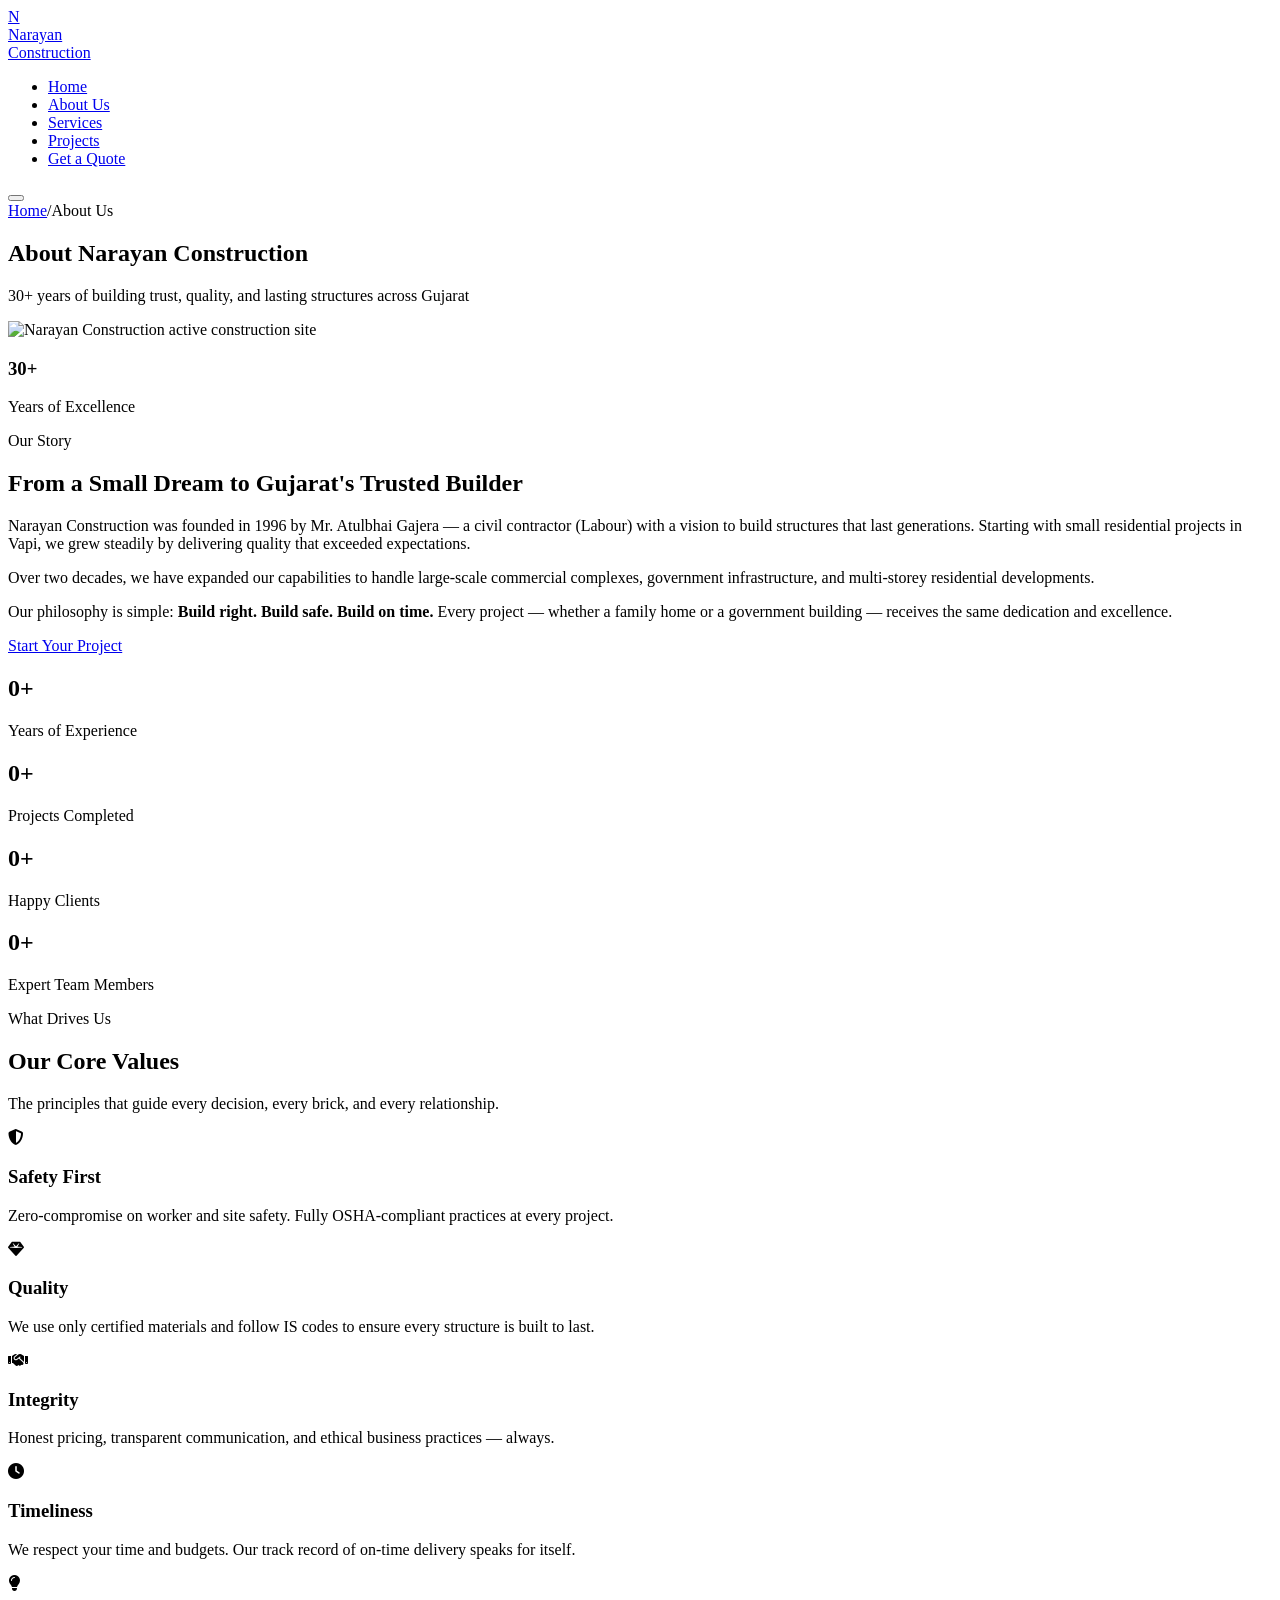
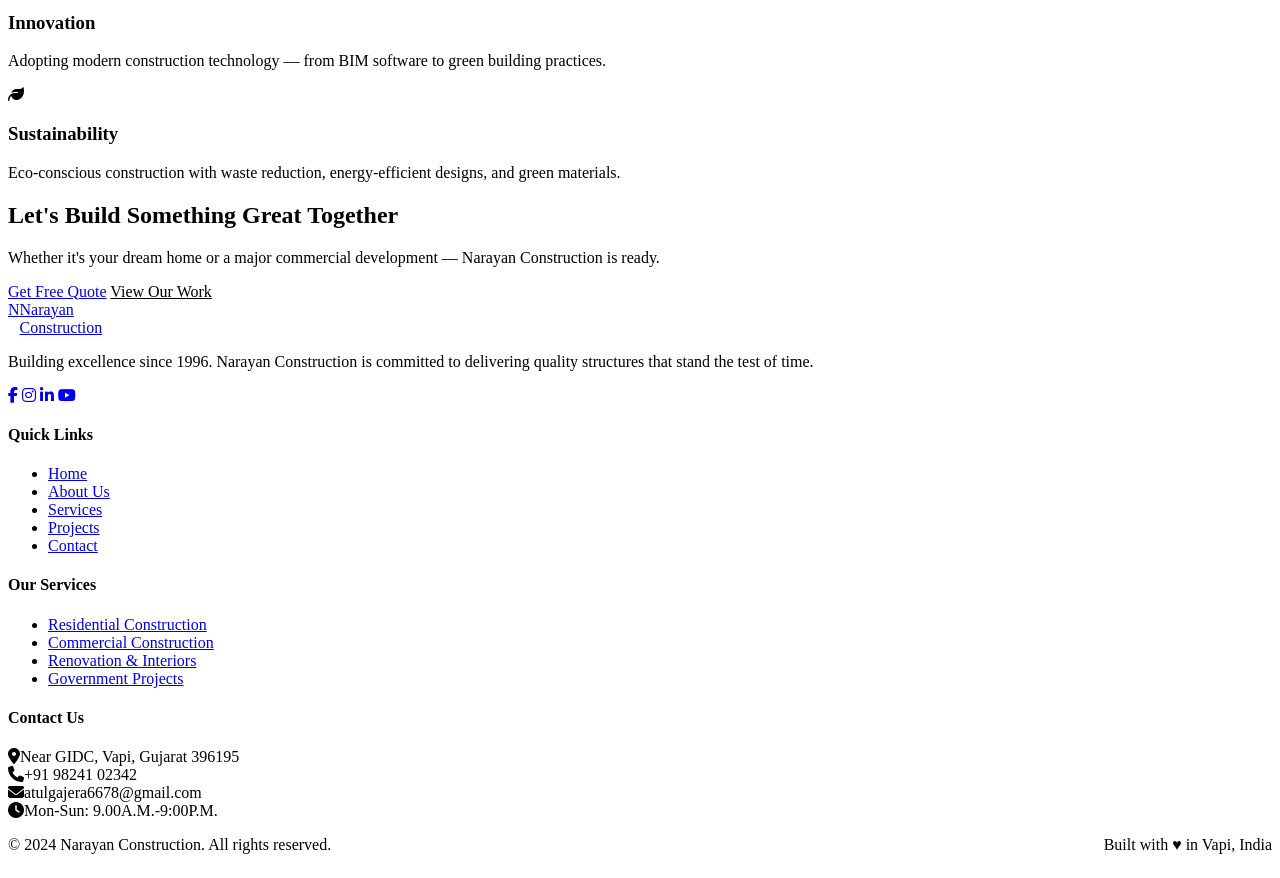
==== about.html @ 6c03d6d5 "Add files via upload" ====
<!DOCTYPE html>
<html lang="en">
<head>
  <meta charset="UTF-8"/>
  <meta name="viewport" content="width=device-width, initial-scale=1.0"/>
  <meta name="description" content="Learn about Narayan Construction — our story, mission, values, and the team behind 30+ years of construction excellence in Vapi, Gujarat, India."/>
  <title>About Us | Narayan Construction — Vapi, Gujarat</title>
  <link rel="stylesheet" href="css/style.css"/>
  <link rel="stylesheet" href="https://cdnjs.cloudflare.com/ajax/libs/font-awesome/6.5.0/css/all.min.css"/>
</head>
<body>

  <!-- NAVBAR -->
  <nav class="navbar" id="navbar">
    <div class="container">
      <a href="index.html" class="logo">
        <div class="logo-icon">N</div>
        <div class="logo-text">Narayan<br/><span>Construction</span></div>
      </a>
      <ul class="nav-links" id="navLinks">
        <li><a href="index.html">Home</a></li>
        <li><a href="about.html">About Us</a></li>
        <li><a href="services.html">Services</a></li>
        <li><a href="projects.html">Projects</a></li>
        <li><a href="contact.html" class="nav-cta">Get a Quote</a></li>
      </ul>
      <button class="hamburger" id="hamburger" aria-label="Toggle menu"><span></span><span></span><span></span></button>
    </div>
  </nav>

  <!-- PAGE HERO -->
  <section class="page-hero">
    <div class="container">
      <div class="breadcrumb"><a href="index.html">Home</a><span>/</span><span>About Us</span></div>
      <h1>About Narayan Construction</h1>
      <p>30+ years of building trust, quality, and lasting structures across Gujarat</p>
    </div>
  </section>

  <!-- OUR STORY -->
  <section class="about-story section-pad">
    <div class="container">
      <div class="about-img-wrap fade-up">
        <div class="about-img-main">
          <img src="https://images.unsplash.com/photo-1504307651254-35680f356dfd?w=900&q=80" alt="Narayan Construction active construction site" loading="lazy"/>
        </div>
        <div class="about-badge">
          <h3>30+</h3>
          <p>Years of Excellence</p>
        </div>
      </div>
      <div class="about-story-content fade-up">
        <span class="section-label">Our Story</span>
        <h2>From a Small Dream to Gujarat's Trusted Builder</h2>
        <p>Narayan Construction was founded in 1996 by Mr. Atulbhai Gajera — a civil contractor (Labour) with a vision to build structures that last generations. Starting with small residential projects in Vapi, we grew steadily by delivering quality that exceeded expectations.</p>
        <p>Over two decades, we have expanded our capabilities to handle large-scale commercial complexes, government infrastructure, and multi-storey residential developments.</p>
        <p>Our philosophy is simple: <strong>Build right. Build safe. Build on time.</strong> Every project — whether a family home or a government building — receives the same dedication and excellence.</p>
        <a href="contact.html" class="btn btn-primary" style="margin-top:10px">Start Your Project</a>
      </div>
    </div>
  </section>

  <!-- STATS -->
  <div class="stats-strip">
    <div class="container">
      <div class="stats-grid">
        <div class="stat-item fade-up"><h2 data-target="30" data-suffix="+">0+</h2><p>Years of Experience</p></div>
        <div class="stat-item fade-up"><h2 data-target="500" data-suffix="+">0+</h2><p>Projects Completed</p></div>
        <div class="stat-item fade-up"><h2 data-target="300" data-suffix="+">0+</h2><p>Happy Clients</p></div>
        <div class="stat-item fade-up"><h2 data-target="50" data-suffix="+">0+</h2><p>Expert Team Members</p></div>
      </div>
    </div>
  </div>

  <!-- CORE VALUES -->
  <section class="section-pad">
    <div class="container text-center">
      <span class="section-label fade-up">What Drives Us</span>
      <h2 class="section-title fade-up">Our Core Values</h2>
      <p class="section-sub fade-up">The principles that guide every decision, every brick, and every relationship.</p>
      <div class="values-grid">
        <div class="value-card fade-up">
          <div class="value-icon"><i class="fas fa-shield-alt"></i></div>
          <h3>Safety First</h3>
          <p>Zero-compromise on worker and site safety. Fully OSHA-compliant practices at every project.</p>
        </div>
        <div class="value-card fade-up">
          <div class="value-icon"><i class="fas fa-gem"></i></div>
          <h3>Quality</h3>
          <p>We use only certified materials and follow IS codes to ensure every structure is built to last.</p>
        </div>
        <div class="value-card fade-up">
          <div class="value-icon"><i class="fas fa-handshake"></i></div>
          <h3>Integrity</h3>
          <p>Honest pricing, transparent communication, and ethical business practices — always.</p>
        </div>
        <div class="value-card fade-up">
          <div class="value-icon"><i class="fas fa-clock"></i></div>
          <h3>Timeliness</h3>
          <p>We respect your time and budgets. Our track record of on-time delivery speaks for itself.</p>
        </div>
        <div class="value-card fade-up">
          <div class="value-icon"><i class="fas fa-lightbulb"></i></div>
          <h3>Innovation</h3>
          <p>Adopting modern construction technology — from BIM software to green building practices.</p>
        </div>
        <div class="value-card fade-up">
          <div class="value-icon"><i class="fas fa-leaf"></i></div>
          <h3>Sustainability</h3>
          <p>Eco-conscious construction with waste reduction, energy-efficient designs, and green materials.</p>
        </div>
      </div>
    </div>
  </section>

  <!-- CTA -->
  <section class="cta-section">
    <div class="container fade-up">
      <h2>Let's Build Something Great Together</h2>
      <p>Whether it's your dream home or a major commercial development — Narayan Construction is ready.</p>
      <div class="cta-btns">
        <a href="contact.html" class="btn btn-dark">Get Free Quote</a>
        <a href="projects.html" class="btn btn-outline" style="color:var(--dark);border-color:var(--dark)">View Our Work</a>
      </div>
    </div>
  </section>

  <!-- FOOTER -->
  <footer>
    <div class="container">
      <div class="footer-grid">
        <div class="footer-about">
          <a href="index.html" class="logo" style="margin-bottom:16px;display:flex;">
            <div class="logo-icon">N</div>
            <div class="logo-text">Narayan<br/><span>Construction</span></div>
          </a>
          <p>Building excellence since 1996. Narayan Construction is committed to delivering quality structures that stand the test of time.</p>
          <div class="social-links">
            <a href="#" aria-label="Facebook"><i class="fab fa-facebook-f"></i></a>
            <a href="#" aria-label="Instagram"><i class="fab fa-instagram"></i></a>
            <a href="#" aria-label="LinkedIn"><i class="fab fa-linkedin-in"></i></a>
            <a href="#" aria-label="YouTube"><i class="fab fa-youtube"></i></a>
          </div>
        </div>
        <div class="footer-col">
          <h4>Quick Links</h4>
          <ul>
            <li><a href="index.html">Home</a></li>
            <li><a href="about.html">About Us</a></li>
            <li><a href="services.html">Services</a></li>
            <li><a href="projects.html">Projects</a></li>
                <li><a href="contact.html">Contact</a></li>
          </ul>
        </div>
        <div class="footer-col">
          <h4>Our Services</h4>
          <ul>
            <li><a href="services.html">Residential Construction</a></li>
            <li><a href="services.html">Commercial Construction</a></li>
            <li><a href="services.html">Renovation & Interiors</a></li>
            <li><a href="services.html">Government Projects</a></li>
          </ul>
        </div>
        <div class="footer-col">
          <h4>Contact Us</h4>
          <div class="footer-contact-item"><i class="fas fa-map-marker-alt"></i><span>Near GIDC, Vapi, Gujarat 396195</span></div>
          <div class="footer-contact-item"><i class="fas fa-phone"></i><span>+91 98241 02342</span></div>
          <div class="footer-contact-item"><i class="fas fa-envelope"></i><span>atulgajera6678@gmail.com</span></div>
          <div class="footer-contact-item"><i class="fas fa-clock"></i><span>Mon-Sun: 9.00A.M.-9:00P.M.</span></div>
        </div>
      </div>
    </div>
    <div class="footer-bottom">
      <div class="container" style="display:flex;justify-content:space-between;align-items:center;flex-wrap:wrap;gap:8px">
        <p>&copy; 2024 <span>Narayan Construction</span>. All rights reserved.</p>
        <p>Built with <span>♥</span> in Vapi, India</p>
      </div>
    </div>
  </footer>
  <script src="js/main.js"></script>
</body>
</html>
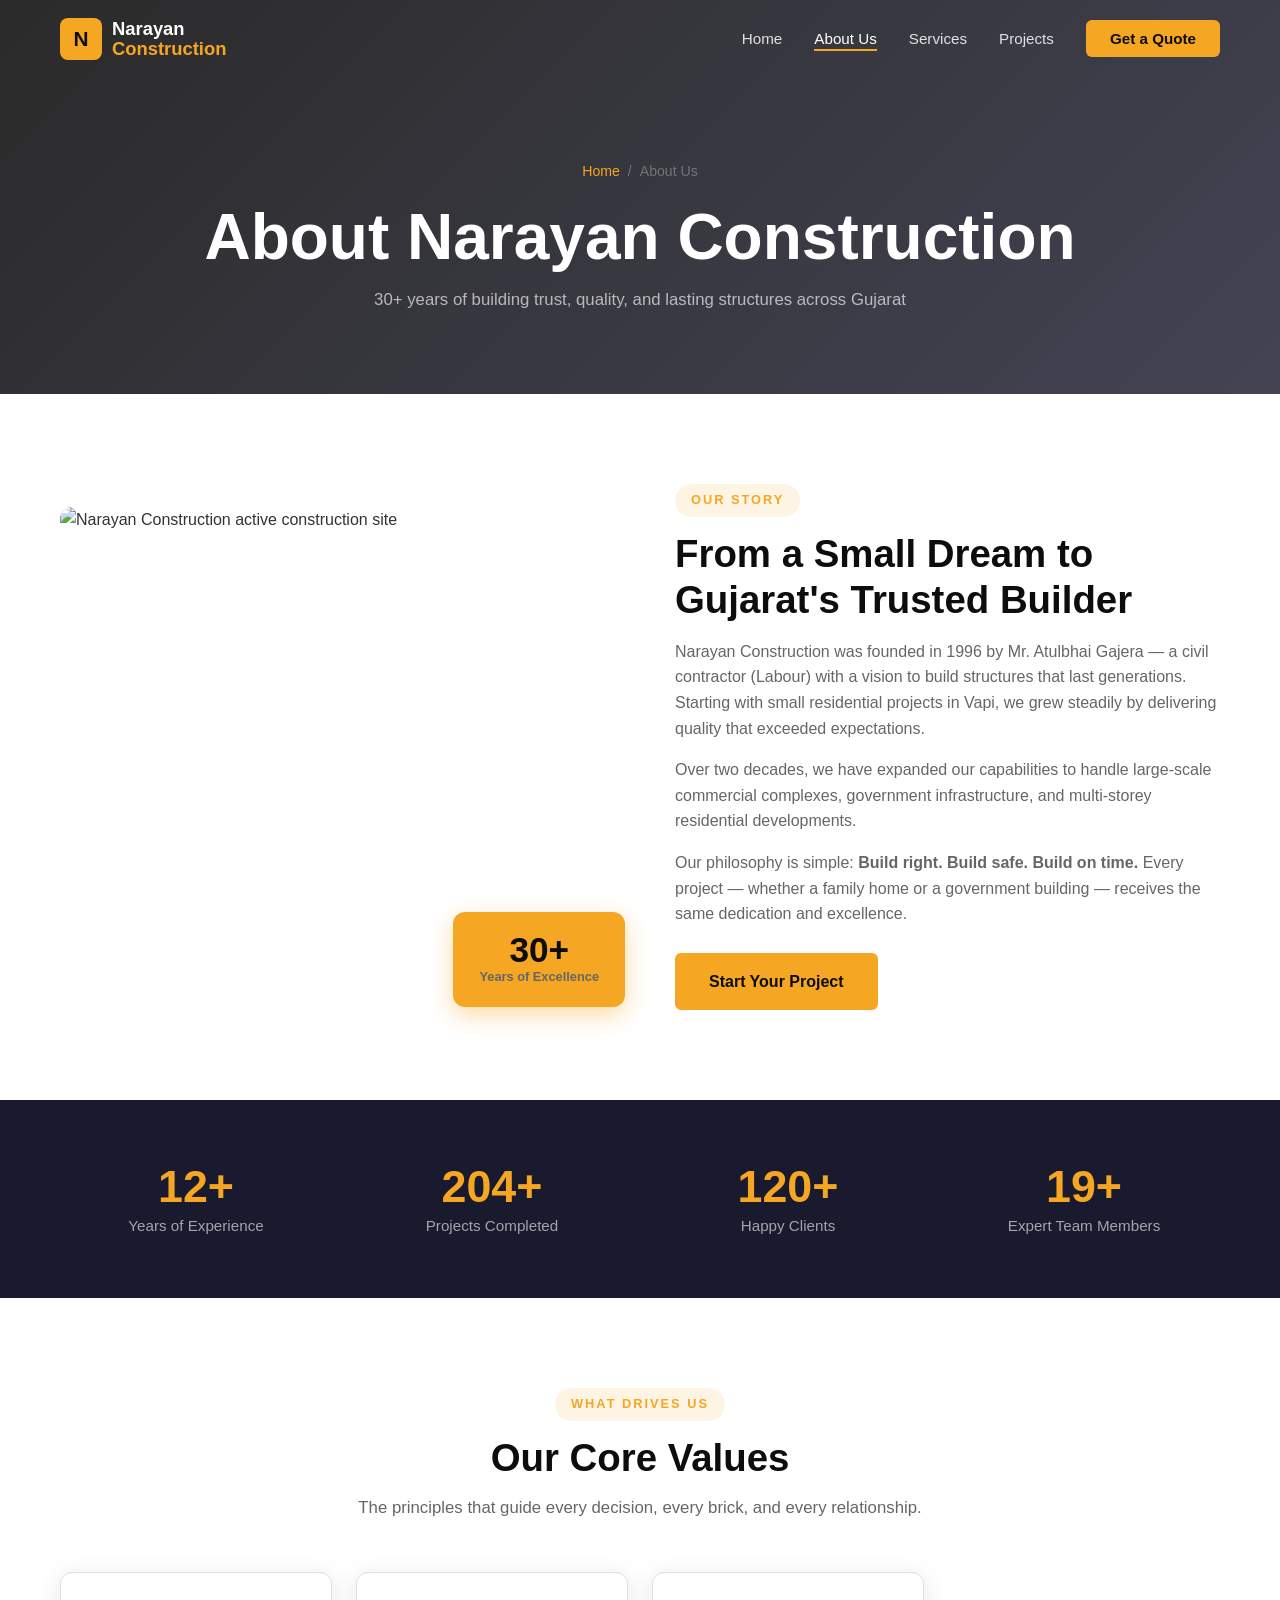
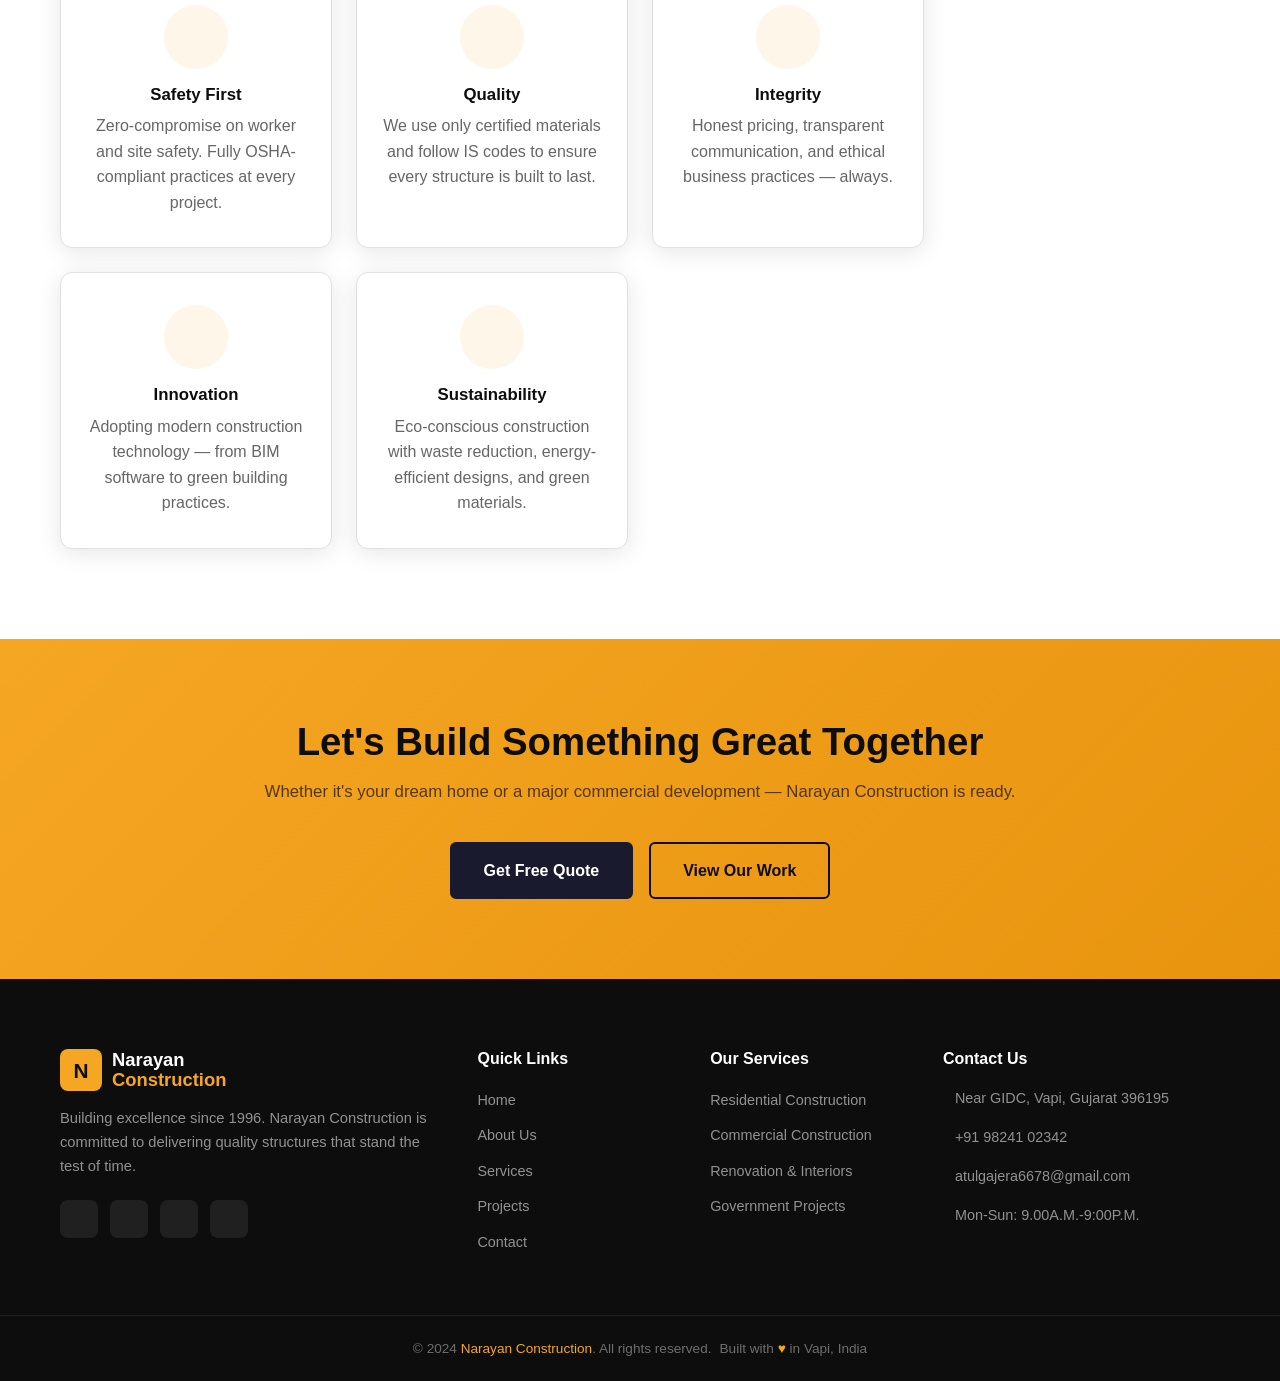
==== commit ac64aac8: "Update about.html" ====
--- a/about.html
+++ b/about.html
@@ -5,8 +5,8 @@
   <meta name="viewport" content="width=device-width, initial-scale=1.0"/>
   <meta name="description" content="Learn about Narayan Construction — our story, mission, values, and the team behind 30+ years of construction excellence in Vapi, Gujarat, India."/>
   <title>About Us | Narayan Construction — Vapi, Gujarat</title>
-  <link rel="stylesheet" href="css/style.css"/>
-  <link rel="stylesheet" href="https://cdnjs.cloudflare.com/ajax/libs/font-awesome/6.5.0/css/all.min.css"/>
+  <link rel="stylesheet" href="style.css"/>
+  <link rel="stylesheet" href="https://cdnjs.cloudflare.com/ajax/libs/font-awesome/6.5.0/all.min.css"/>
 </head>
 <body>
 
@@ -177,6 +177,6 @@
       </div>
     </div>
   </footer>
-  <script src="js/main.js"></script>
+  <script src="main.js"></script>
 </body>
 </html>
--- a/style.css
+++ b/style.css
@@ -0,0 +1,389 @@
+/* ============================================
+   NARAYAN CONSTRUCTION - Main Stylesheet
+   ============================================ */
+
+@import url('https://fonts.googleapis.com/css2?family=Inter:wght@300;400;500;600;700&family=Montserrat:wght@700;800;900&display=swap');
+
+/* ---- CSS Variables ---- */
+:root {
+  --primary: #F5A623;
+  --primary-dark: #D4891A;
+  --dark: #0D0D0D;
+  --dark2: #1A1A2E;
+  --dark3: #16213E;
+  --text: #333;
+  --text-light: #666;
+  --white: #fff;
+  --light-bg: #F8F8F8;
+  --border: #E0E0E0;
+  --shadow: 0 4px 24px rgba(0,0,0,0.10);
+  --radius: 12px;
+  --transition: 0.3s ease;
+  --font-main: 'Inter', sans-serif;
+  --font-heading: 'Montserrat', sans-serif;
+}
+
+/* ---- Reset ---- */
+*, *::before, *::after { box-sizing: border-box; margin: 0; padding: 0; }
+html { scroll-behavior: smooth; }
+body { font-family: var(--font-main); color: var(--text); background: var(--white); line-height: 1.6; }
+img { max-width: 100%; height: auto; display: block; }
+a { text-decoration: none; color: inherit; }
+ul { list-style: none; }
+
+/* ---- Typography ---- */
+h1,h2,h3,h4,h5 { font-family: var(--font-heading); font-weight: 700; line-height: 1.2; }
+h1 { font-size: clamp(2.2rem, 5vw, 4rem); }
+h2 { font-size: clamp(1.8rem, 3vw, 2.8rem); }
+h3 { font-size: clamp(1.2rem, 2vw, 1.6rem); }
+p { font-size: 1rem; color: var(--text-light); }
+
+/* ---- Utilities ---- */
+.container { max-width: 1200px; margin: 0 auto; padding: 0 20px; }
+.section-pad { padding: 90px 0; }
+.text-center { text-align: center; }
+.text-white { color: var(--white); }
+.btn {
+  display: inline-block;
+  padding: 14px 32px;
+  border-radius: 6px;
+  font-weight: 600;
+  font-size: 1rem;
+  cursor: pointer;
+  border: 2px solid transparent;
+  transition: all var(--transition);
+  font-family: var(--font-main);
+}
+.btn-primary {
+  background: var(--primary);
+  color: var(--dark);
+  border-color: var(--primary);
+}
+.btn-primary:hover {
+  background: var(--primary-dark);
+  border-color: var(--primary-dark);
+  transform: translateY(-2px);
+  box-shadow: 0 8px 24px rgba(245,166,35,0.35);
+}
+.btn-outline {
+  background: transparent;
+  color: var(--white);
+  border-color: var(--white);
+}
+.btn-outline:hover {
+  background: var(--white);
+  color: var(--dark);
+  transform: translateY(-2px);
+}
+.btn-dark {
+  background: var(--dark2);
+  color: var(--white);
+  border-color: var(--dark2);
+}
+.btn-dark:hover {
+  background: var(--dark3);
+  transform: translateY(-2px);
+}
+.section-label {
+  display: inline-block;
+  background: rgba(245,166,35,0.12);
+  color: var(--primary);
+  font-weight: 700;
+  font-size: 0.8rem;
+  letter-spacing: 2px;
+  text-transform: uppercase;
+  padding: 6px 16px;
+  border-radius: 50px;
+  margin-bottom: 14px;
+}
+.section-title { color: var(--dark); margin-bottom: 14px; }
+.section-sub { color: var(--text-light); max-width: 600px; margin: 0 auto 50px; font-size: 1.05rem; }
+
+/* ---- NAVBAR ---- */
+.navbar {
+  position: fixed;
+  top: 0; left: 0; width: 100%;
+  z-index: 1000;
+  padding: 18px 0;
+  background: transparent;
+  transition: all 0.4s ease;
+}
+.navbar.scrolled {
+  background: var(--dark2);
+  padding: 12px 0;
+  box-shadow: 0 2px 20px rgba(0,0,0,0.3);
+}
+.navbar .container {
+  display: flex;
+  align-items: center;
+  justify-content: space-between;
+}
+.logo {
+  display: flex;
+  align-items: center;
+  gap: 10px;
+}
+.logo-icon {
+  width: 42px; height: 42px;
+  background: var(--primary);
+  border-radius: 8px;
+  display: flex; align-items: center; justify-content: center;
+  font-size: 1.3rem; font-weight: 900; color: var(--dark);
+  font-family: var(--font-heading);
+}
+.logo-text { color: var(--white); font-family: var(--font-heading); font-weight: 800; font-size: 1.15rem; line-height: 1.1; }
+.logo-text span { color: var(--primary); }
+.nav-links { display: flex; gap: 32px; align-items: center; }
+.nav-links a { color: rgba(255,255,255,0.85); font-weight: 500; font-size: 0.95rem; transition: color var(--transition); position: relative; }
+.nav-links a::after { content:''; position:absolute; bottom:-4px; left:0; width:0; height:2px; background:var(--primary); transition: width var(--transition); }
+.nav-links a:hover, .nav-links a.active { color: var(--white); }
+.nav-links a:hover::after, .nav-links a.active::after { width: 100%; }
+.nav-cta { background: var(--primary); color: var(--dark) !important; padding: 10px 24px; border-radius: 6px; font-weight: 700 !important; }
+.nav-cta:hover { background: var(--primary-dark); }
+.nav-cta::after { display: none !important; }
+.hamburger { display: none; flex-direction: column; gap: 5px; cursor: pointer; }
+.hamburger span { width: 26px; height: 2px; background: var(--white); border-radius: 2px; transition: all var(--transition); }
+
+/* ---- HERO ---- */
+.hero {
+  position: relative;
+  min-height: 100vh;
+  display: flex; align-items: center;
+  background: linear-gradient(135deg, rgba(13,13,13,0.85) 0%, rgba(26,26,46,0.75) 100%),
+              url('https://images.unsplash.com/photo-1504307651254-35680f356dfd?w=1600&q=80') center/cover no-repeat;
+  padding-top: 80px;
+}
+.hero-content { max-width: 750px; }
+.hero-label { display: inline-flex; align-items: center; gap: 8px; background: rgba(245,166,35,0.15); border: 1px solid rgba(245,166,35,0.4); color: var(--primary); padding: 8px 20px; border-radius: 50px; font-size: 0.85rem; font-weight: 600; letter-spacing: 1px; text-transform: uppercase; margin-bottom: 24px; }
+.hero h1 { color: var(--white); margin-bottom: 22px; }
+.hero h1 span { color: var(--primary); }
+.hero-desc { color: rgba(255,255,255,0.75); font-size: 1.15rem; max-width: 580px; margin-bottom: 38px; }
+.hero-btns { display: flex; gap: 16px; flex-wrap: wrap; }
+.hero-stats { display: flex; gap: 40px; margin-top: 60px; flex-wrap: wrap; }
+.hero-stat h3 { color: var(--primary); font-size: 2.2rem; font-weight: 900; }
+.hero-stat p { color: rgba(255,255,255,0.6); font-size: 0.9rem; }
+.hero-scroll { position: absolute; bottom: 30px; left: 50%; transform: translateX(-50%); color: rgba(255,255,255,0.5); font-size: 0.8rem; text-align: center; animation: bounce 2s infinite; }
+.hero-scroll i { display: block; font-size: 1.2rem; margin-top: 6px; }
+@keyframes bounce { 0%,100%{transform:translateX(-50%) translateY(0);} 50%{transform:translateX(-50%) translateY(8px);} }
+
+/* ---- INTRO / ABOUT STRIP ---- */
+.about-strip { background: var(--dark2); padding: 60px 0; }
+.about-strip .container { display: grid; grid-template-columns: 1fr 1fr; gap: 60px; align-items: center; }
+.about-strip-img { border-radius: var(--radius); overflow: hidden; height: 380px; }
+.about-strip-img img { width: 100%; height: 100%; object-fit: cover; }
+.about-strip-content .section-label { margin-bottom: 12px; }
+.about-strip-content h2 { color: var(--white); margin-bottom: 16px; }
+.about-strip-content p { color: rgba(255,255,255,0.7); margin-bottom: 24px; }
+.about-features { display: flex; flex-direction: column; gap: 12px; margin-bottom: 28px; }
+.about-feat { display: flex; align-items: center; gap: 12px; color: rgba(255,255,255,0.8); font-size: 0.95rem; }
+.about-feat i { color: var(--primary); font-size: 1rem; }
+
+/* ---- SERVICES ---- */
+.services { background: var(--light-bg); }
+.services-grid { display: grid; grid-template-columns: repeat(auto-fit, minmax(260px,1fr)); gap: 28px; }
+.service-card {
+  background: var(--white);
+  border-radius: var(--radius);
+  padding: 36px 28px;
+  text-align: left;
+  box-shadow: var(--shadow);
+  border: 1px solid var(--border);
+  transition: all var(--transition);
+  position: relative;
+  overflow: hidden;
+}
+.service-card::before { content:''; position:absolute; top:0;left:0;right:0; height:4px; background: var(--primary); transform: scaleX(0); transform-origin: left; transition: transform var(--transition); }
+.service-card:hover { transform: translateY(-8px); box-shadow: 0 16px 40px rgba(0,0,0,0.12); }
+.service-card:hover::before { transform: scaleX(1); }
+.service-icon { width: 60px; height: 60px; background: rgba(245,166,35,0.1); border-radius: 12px; display: flex; align-items: center; justify-content: center; margin-bottom: 20px; transition: background var(--transition); }
+.service-card:hover .service-icon { background: var(--primary); }
+.service-icon i { font-size: 1.6rem; color: var(--primary); transition: color var(--transition); }
+.service-card:hover .service-icon i { color: var(--dark); }
+.service-card h3 { color: var(--dark); margin-bottom: 10px; font-size: 1.15rem; }
+.service-card p { font-size: 0.92rem; }
+.service-link { display: inline-flex; align-items: center; gap: 6px; color: var(--primary); font-weight: 600; font-size: 0.9rem; margin-top: 16px; transition: gap var(--transition); }
+.service-link:hover { gap: 10px; }
+
+/* ---- PROJECTS ---- */
+.projects { background: var(--white); }
+.projects-filter { display: flex; gap: 12px; flex-wrap: wrap; justify-content: center; margin-bottom: 40px; }
+.filter-btn { padding: 9px 22px; border-radius: 50px; border: 2px solid var(--border); background: transparent; cursor: pointer; font-weight: 600; font-size: 0.88rem; color: var(--text-light); transition: all var(--transition); font-family: var(--font-main); }
+.filter-btn.active, .filter-btn:hover { background: var(--primary); border-color: var(--primary); color: var(--dark); }
+.projects-grid { display: grid; grid-template-columns: repeat(3, 1fr); gap: 24px; }
+.project-card { border-radius: var(--radius); overflow: hidden; position: relative; cursor: pointer; }
+.project-card img { width: 100%; height: 280px; object-fit: cover; transition: transform 0.5s ease; }
+.project-card:hover img { transform: scale(1.08); }
+.project-overlay { position: absolute; inset: 0; background: linear-gradient(to top, rgba(13,13,13,0.9) 0%, transparent 60%); display: flex; flex-direction: column; justify-content: flex-end; padding: 24px; opacity: 0; transition: opacity var(--transition); }
+.project-card:hover .project-overlay { opacity: 1; }
+.project-tag { background: var(--primary); color: var(--dark); font-size: 0.75rem; font-weight: 700; padding: 4px 12px; border-radius: 50px; width: fit-content; margin-bottom: 8px; }
+.project-overlay h3 { color: var(--white); font-size: 1.1rem; margin-bottom: 4px; }
+.project-overlay p { color: rgba(255,255,255,0.7); font-size: 0.85rem; }
+
+/* ---- TESTIMONIALS ---- */
+.testimonials { background: var(--dark2); }
+.testimonials .section-title { color: var(--white); }
+.testimonials .section-sub { color: rgba(255,255,255,0.6); }
+.testimonials-grid { display: grid; grid-template-columns: repeat(auto-fit, minmax(300px,1fr)); gap: 24px; }
+.testimonial-card { background: rgba(255,255,255,0.05); border: 1px solid rgba(255,255,255,0.1); border-radius: var(--radius); padding: 32px; transition: all var(--transition); }
+.testimonial-card:hover { background: rgba(255,255,255,0.08); transform: translateY(-4px); }
+.stars { color: var(--primary); font-size: 1rem; margin-bottom: 16px; letter-spacing: 2px; }
+.testimonial-card p { color: rgba(255,255,255,0.75); font-size: 0.95rem; font-style: italic; margin-bottom: 24px; line-height: 1.8; }
+.testimonial-author { display: flex; align-items: center; gap: 14px; }
+.author-avatar { width: 48px; height: 48px; border-radius: 50%; object-fit: cover; border: 2px solid var(--primary); }
+.author-info h4 { color: var(--white); font-size: 0.95rem; }
+.author-info span { color: var(--primary); font-size: 0.82rem; }
+
+/* ---- CTA SECTION ---- */
+.cta-section {
+  background: linear-gradient(135deg, var(--primary) 0%, #E8940F 100%);
+  padding: 80px 0; text-align: center;
+}
+.cta-section h2 { color: var(--dark); margin-bottom: 14px; }
+.cta-section p { color: rgba(0,0,0,0.65); margin-bottom: 36px; font-size: 1.05rem; }
+.cta-btns { display: flex; gap: 16px; justify-content: center; flex-wrap: wrap; }
+
+/* ---- FOOTER ---- */
+footer { background: var(--dark); padding: 70px 0 0; }
+.footer-grid { display: grid; grid-template-columns: 2fr 1fr 1fr 1.5fr; gap: 48px; margin-bottom: 50px; }
+.footer-about .logo { margin-bottom: 16px; }
+.footer-about p { color: rgba(255,255,255,0.55); font-size: 0.92rem; margin-bottom: 22px; }
+.social-links { display: flex; gap: 12px; }
+.social-links a { width: 38px; height: 38px; border-radius: 8px; background: rgba(255,255,255,0.08); display: flex; align-items: center; justify-content: center; color: rgba(255,255,255,0.6); font-size: 1rem; transition: all var(--transition); }
+.social-links a:hover { background: var(--primary); color: var(--dark); }
+.footer-col h4 { color: var(--white); font-size: 1rem; margin-bottom: 18px; font-family: var(--font-heading); }
+.footer-col ul li { margin-bottom: 10px; }
+.footer-col ul li a { color: rgba(255,255,255,0.55); font-size: 0.9rem; transition: color var(--transition); }
+.footer-col ul li a:hover { color: var(--primary); }
+.footer-contact-item { display: flex; gap: 12px; margin-bottom: 16px; }
+.footer-contact-item i { color: var(--primary); font-size: 1rem; margin-top: 3px; flex-shrink: 0; }
+.footer-contact-item span { color: rgba(255,255,255,0.55); font-size: 0.9rem; }
+.footer-bottom { border-top: 1px solid rgba(255,255,255,0.08); padding: 22px 0; display: flex; justify-content: space-between; align-items: center; }
+.footer-bottom p { color: rgba(255,255,255,0.4); font-size: 0.85rem; }
+.footer-bottom span { color: var(--primary); }
+
+/* ---- PAGE HERO (inner pages) ---- */
+.page-hero {
+  background: linear-gradient(135deg, rgba(13,13,13,0.88) 0%, rgba(26,26,46,0.82) 100%),
+              url('https://images.unsplash.com/photo-1504307651254-35680f356dfd?w=1600&q=80') center/cover;
+  padding: 160px 0 80px;
+  text-align: center;
+}
+.page-hero h1 { color: var(--white); margin-bottom: 12px; }
+.page-hero p { color: rgba(255,255,255,0.65); font-size: 1.05rem; }
+.breadcrumb { display: flex; gap: 8px; justify-content: center; align-items: center; color: rgba(255,255,255,0.5); font-size: 0.88rem; margin-bottom: 16px; }
+.breadcrumb a { color: var(--primary); }
+.breadcrumb span { color: rgba(255,255,255,0.3); }
+
+/* ---- ABOUT PAGE ---- */
+.about-story .container { display: grid; grid-template-columns: 1fr 1fr; gap: 70px; align-items: center; }
+.about-img-wrap { position: relative; }
+.about-img-main { border-radius: var(--radius); overflow: hidden; height: 480px; }
+.about-img-main img { width: 100%; height: 100%; object-fit: cover; }
+.about-badge { position: absolute; bottom: -20px; right: -20px; background: var(--primary); color: var(--dark); padding: 20px 26px; border-radius: var(--radius); text-align: center; box-shadow: 0 8px 24px rgba(245,166,35,0.4); }
+.about-badge h3 { font-size: 2.2rem; line-height: 1; }
+.about-badge p { font-size: 0.8rem; font-weight: 600; }
+.about-story-content h2 { color: var(--dark); margin-bottom: 16px; }
+.about-story-content p { margin-bottom: 16px; }
+.values-grid { display: grid; grid-template-columns: repeat(auto-fit, minmax(220px,1fr)); gap: 24px; }
+.value-card { background: var(--white); border-radius: var(--radius); padding: 32px 24px; text-align: center; box-shadow: var(--shadow); border: 1px solid var(--border); }
+.value-icon { width: 64px; height: 64px; border-radius: 50%; background: rgba(245,166,35,0.1); display: flex; align-items: center; justify-content: center; margin: 0 auto 16px; }
+.value-icon i { font-size: 1.6rem; color: var(--primary); }
+.value-card h3 { color: var(--dark); margin-bottom: 8px; font-size: 1.05rem; }
+.team-grid { display: grid; grid-template-columns: repeat(auto-fit, minmax(220px,1fr)); gap: 28px; }
+.team-card { text-align: center; }
+.team-img { border-radius: var(--radius); overflow: hidden; height: 260px; margin-bottom: 18px; }
+.team-img img { width: 100%; height: 100%; object-fit: cover; transition: transform 0.5s; }
+.team-card:hover .team-img img { transform: scale(1.05); }
+.team-card h3 { color: var(--dark); font-size: 1.05rem; margin-bottom: 4px; }
+.team-card span { color: var(--primary); font-size: 0.88rem; font-weight: 600; }
+.stats-strip { background: var(--dark2); padding: 60px 0; }
+.stats-grid { display: grid; grid-template-columns: repeat(4,1fr); gap: 24px; text-align: center; }
+.stat-item h2 { color: var(--primary); font-size: 2.8rem; }
+.stat-item p { color: rgba(255,255,255,0.6); font-size: 0.95rem; }
+
+/* ---- SERVICES PAGE ---- */
+.services-detail-grid { display: grid; grid-template-columns: 1fr 1fr; gap: 40px; }
+.service-detail-card { background: var(--white); border-radius: var(--radius); overflow: hidden; box-shadow: var(--shadow); border: 1px solid var(--border); transition: all var(--transition); }
+.service-detail-card:hover { transform: translateY(-6px); box-shadow: 0 20px 48px rgba(0,0,0,0.12); }
+.service-detail-img { height: 220px; overflow: hidden; }
+.service-detail-img img { width: 100%; height: 100%; object-fit: cover; transition: transform 0.5s; }
+.service-detail-card:hover .service-detail-img img { transform: scale(1.06); }
+.service-detail-body { padding: 28px; }
+.service-detail-body h3 { color: var(--dark); margin-bottom: 10px; }
+.service-detail-body p { margin-bottom: 16px; }
+.service-features { display: flex; flex-direction: column; gap: 8px; }
+.service-features li { display: flex; align-items: center; gap: 10px; font-size: 0.9rem; color: var(--text); }
+.service-features li i { color: var(--primary); font-size: 0.9rem; }
+
+/* ---- CONTACT PAGE ---- */
+.contact-wrapper { display: grid; grid-template-columns: 1fr 1.6fr; gap: 60px; }
+.contact-info h2 { color: var(--dark); margin-bottom: 12px; }
+.contact-info p { margin-bottom: 32px; }
+.contact-details { display: flex; flex-direction: column; gap: 20px; margin-bottom: 32px; }
+.contact-detail-item { display: flex; gap: 16px; }
+.detail-icon { width: 48px; height: 48px; background: rgba(245,166,35,0.1); border-radius: 10px; display: flex; align-items: center; justify-content: center; flex-shrink: 0; }
+.detail-icon i { color: var(--primary); font-size: 1.1rem; }
+.detail-text h4 { color: var(--dark); font-size: 0.95rem; margin-bottom: 2px; }
+.detail-text span { color: var(--text-light); font-size: 0.9rem; }
+.contact-form-wrap { background: var(--white); border-radius: var(--radius); padding: 42px; box-shadow: var(--shadow); border: 1px solid var(--border); }
+.contact-form-wrap h3 { color: var(--dark); margin-bottom: 24px; }
+.form-group { margin-bottom: 20px; }
+.form-group label { display: block; font-weight: 600; font-size: 0.88rem; color: var(--text); margin-bottom: 6px; }
+.form-group input,
+.form-group select,
+.form-group textarea {
+  width: 100%; padding: 13px 16px;
+  border: 2px solid var(--border);
+  border-radius: 8px;
+  font-family: var(--font-main);
+  font-size: 0.95rem;
+  color: var(--text);
+  background: var(--white);
+  transition: border-color var(--transition);
+  outline: none;
+}
+.form-group input:focus,
+.form-group select:focus,
+.form-group textarea:focus { border-color: var(--primary); }
+.form-group textarea { resize: vertical; min-height: 130px; }
+.form-row { display: grid; grid-template-columns: 1fr 1fr; gap: 16px; }
+.map-section { background: var(--light-bg); padding: 80px 0; }
+.map-wrap { border-radius: var(--radius); overflow: hidden; height: 400px; box-shadow: var(--shadow); }
+.map-wrap iframe { width: 100%; height: 100%; border: none; }
+
+/* ---- ANIMATIONS ---- */
+.fade-up { opacity: 0; transform: translateY(30px); transition: opacity 0.6s ease, transform 0.6s ease; }
+.fade-up.visible { opacity: 1; transform: translateY(0); }
+
+/* ---- MOBILE NAV ---- */
+@media(max-width:768px) {
+  .hamburger { display: flex; }
+  .nav-links {
+    position: fixed; top: 0; right: -100%;
+    width: 75%; max-width: 320px; height: 100vh;
+    background: var(--dark2);
+    flex-direction: column;
+    padding: 80px 32px 32px;
+    gap: 24px;
+    transition: right 0.4s ease;
+    box-shadow: -4px 0 24px rgba(0,0,0,0.3);
+  }
+  .nav-links.open { right: 0; }
+  .projects-grid { grid-template-columns: 1fr; }
+  .about-strip .container { grid-template-columns: 1fr; }
+  .about-story .container { grid-template-columns: 1fr; }
+  .footer-grid { grid-template-columns: 1fr 1fr; }
+  .stats-grid { grid-template-columns: 1fr 1fr; }
+  .services-detail-grid { grid-template-columns: 1fr; }
+  .contact-wrapper { grid-template-columns: 1fr; }
+  .form-row { grid-template-columns: 1fr; }
+  .hero-stats { gap: 24px; }
+  .footer-bottom { flex-direction: column; gap: 8px; text-align: center; }
+  .about-badge { position: relative; bottom: auto; right: auto; display: inline-block; margin-top: 20px; }
+}
+@media(max-width:480px) {
+  .projects-grid { grid-template-columns: 1fr; }
+  .footer-grid { grid-template-columns: 1fr; }
+  .stats-grid { grid-template-columns: 1fr 1fr; }
+  .cta-btns { flex-direction: column; align-items: center; }
+}
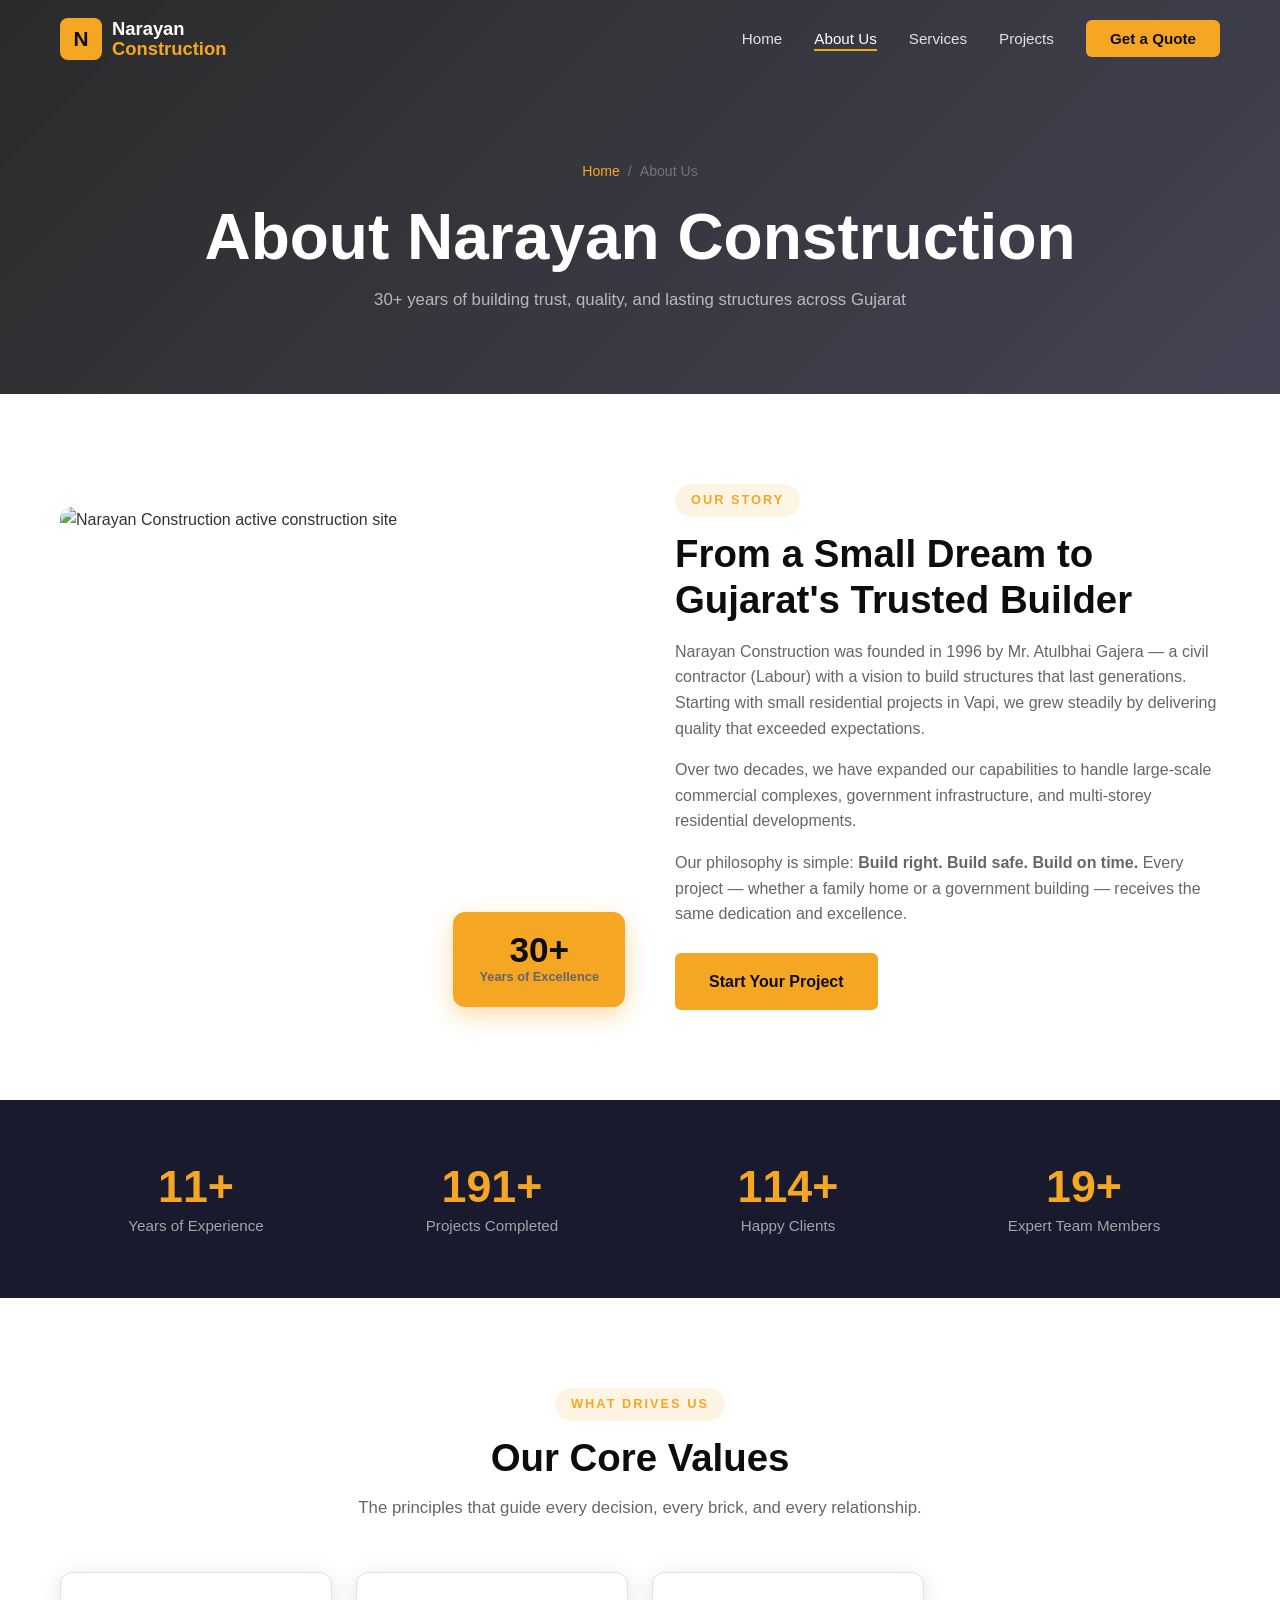
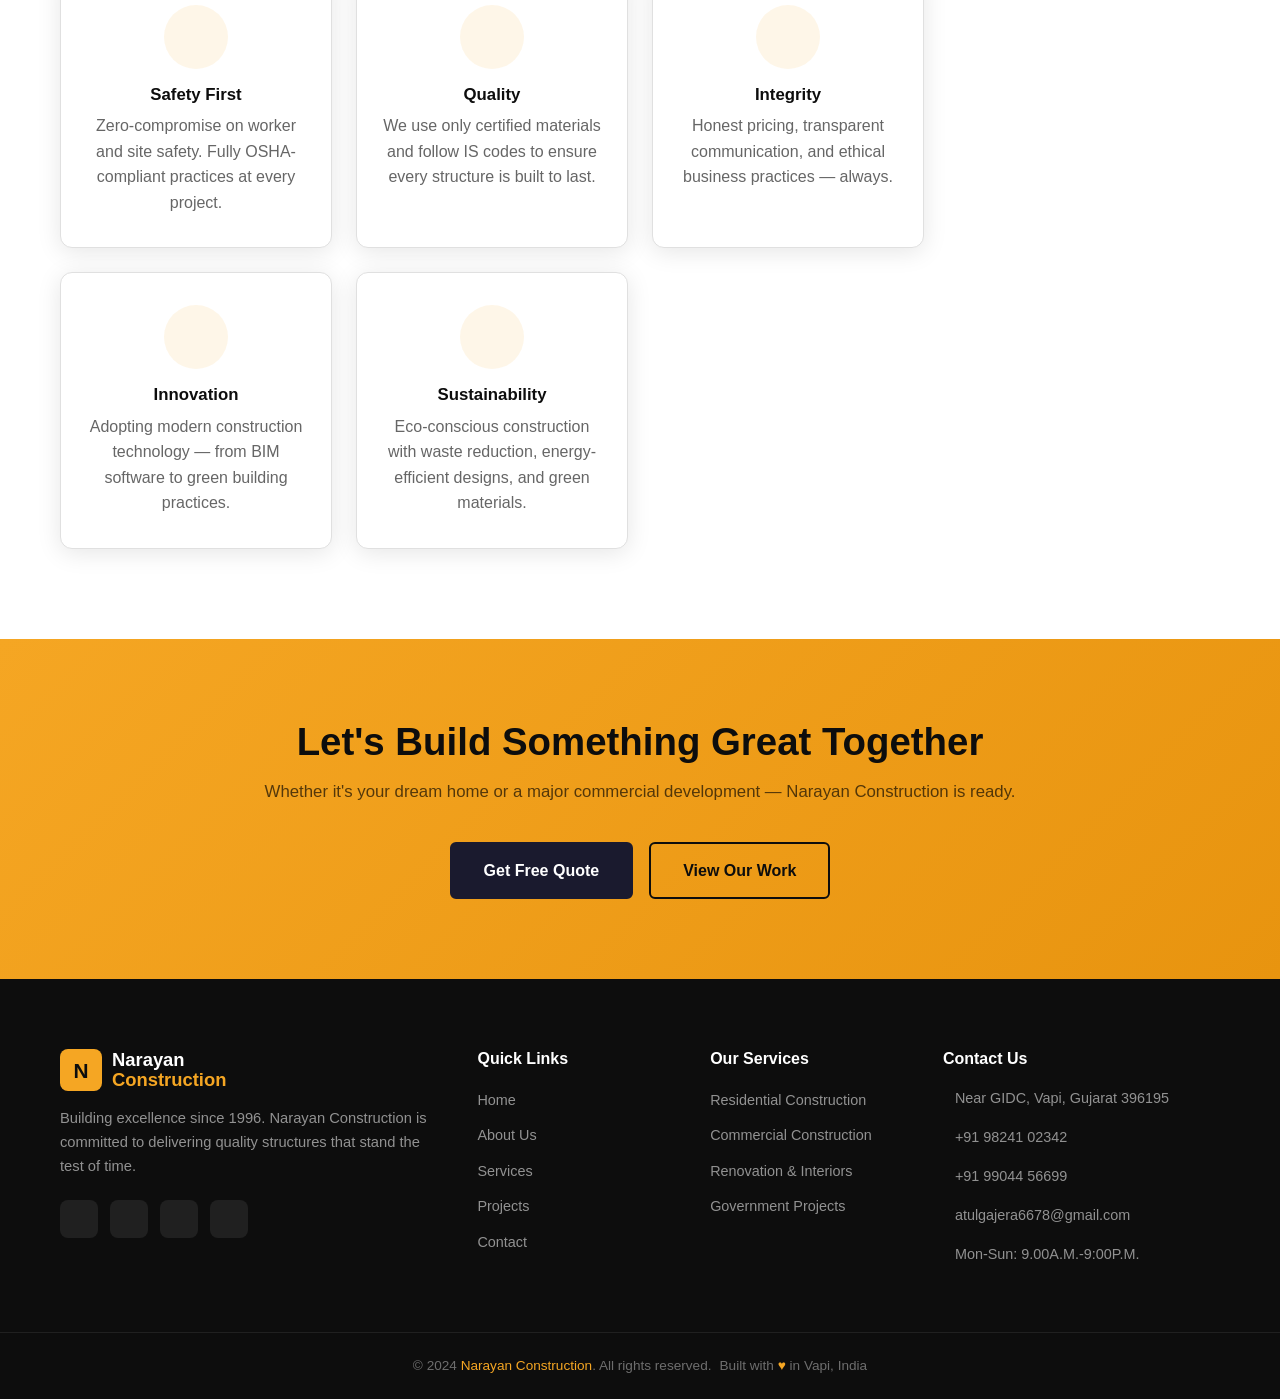
==== commit a92600bf: "Update about.html" ====
--- a/about.html
+++ b/about.html
@@ -165,6 +165,7 @@
           <h4>Contact Us</h4>
           <div class="footer-contact-item"><i class="fas fa-map-marker-alt"></i><span>Near GIDC, Vapi, Gujarat 396195</span></div>
           <div class="footer-contact-item"><i class="fas fa-phone"></i><span>+91 98241 02342</span></div>
+          <div class="footer-contact-item"><i class="fas fa-phone"></i><span>+91 99044 56699</span></div>
           <div class="footer-contact-item"><i class="fas fa-envelope"></i><span>atulgajera6678@gmail.com</span></div>
           <div class="footer-contact-item"><i class="fas fa-clock"></i><span>Mon-Sun: 9.00A.M.-9:00P.M.</span></div>
         </div>
